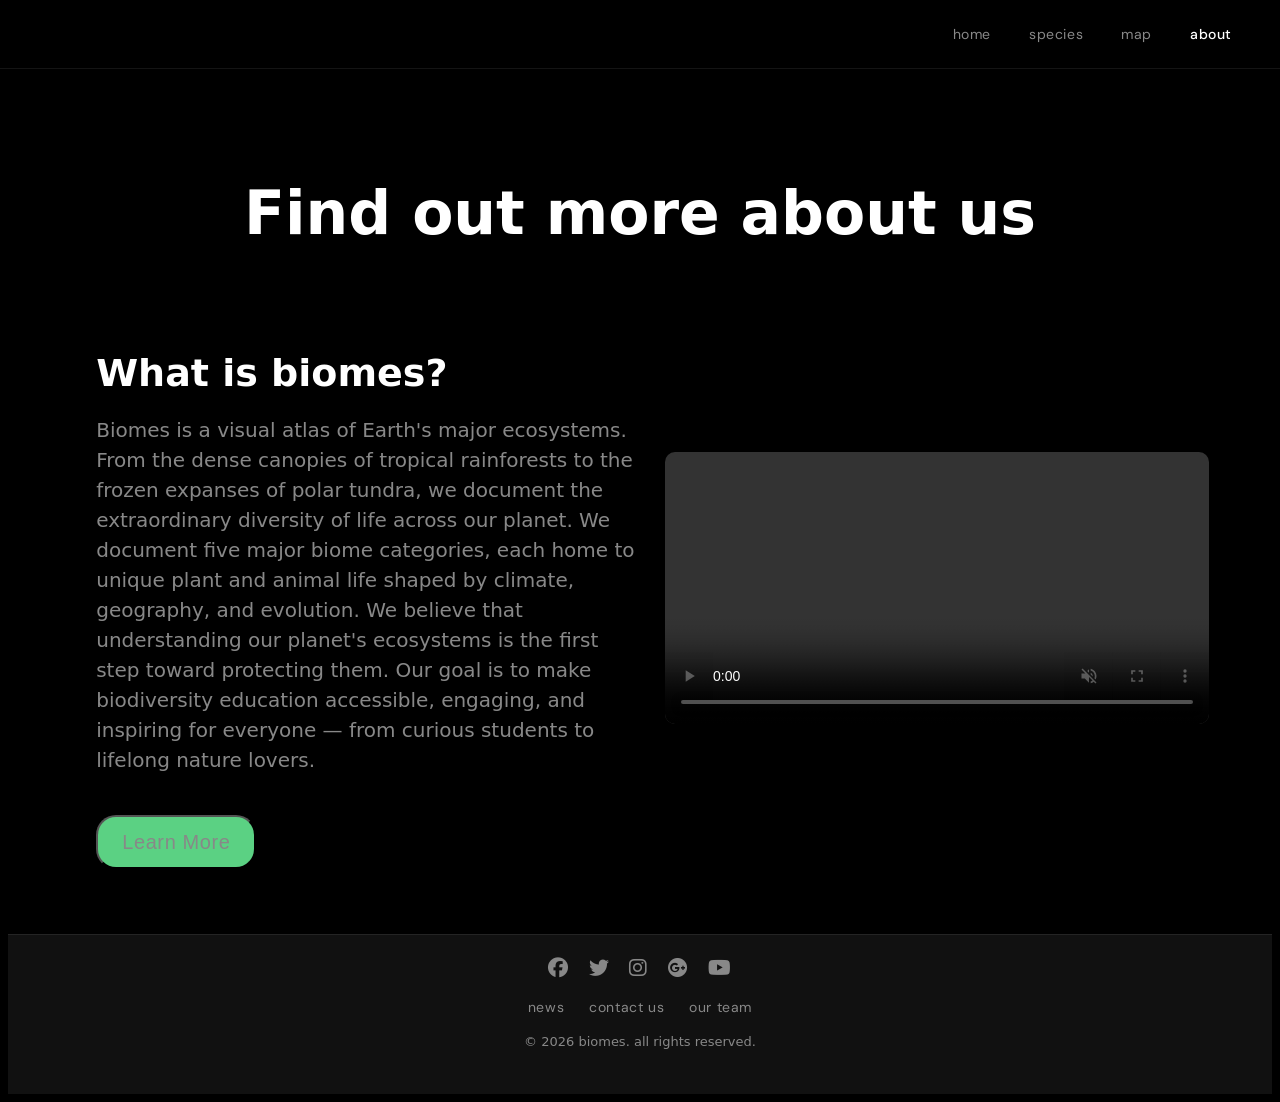
==== about.html @ 789356fe "Add files via upload" ====
<!DOCTYPE html>
<html lang="en">
<head>
  <meta charset="UTF-8">
  <meta name="viewport" content="width=device-width, initial-scale=1.0">
  <link rel="stylesheet" href="style/style.css">
  <link rel="stylesheet" href="https://cdnjs.cloudflare.com/ajax/libs/font-awesome/6.5.1/css/all.min.css" integrity="sha512-DTOQO9RWCH3ppGqcWaEA1BIZOC6xxalwEsw9c2QQeAIftl+Vegovlnee1c9QX4TctnWMn13TZye+giMm8e2LwA==" crossorigin="anonymous" referrerpolicy="no-referrer">
  <link rel="icon" href="images/logo.png" type="image/gif">
  <link href="https://fonts.googleapis.com/css2?family=DM+Sans:wght@300;400;500;600&family=DM+Serif+Display&display=swap" rel="stylesheet">
  <title>about</title>
</head>
<body>

<header>
  <nav>
    <a href="index.html">home</a>
    <a href="species.html">species</a>
    <a href="map.html">map</a>
    <a href="about.html" class="active">about</a>
  </nav>
</header>

<main>
  <section class="about-hero">
    <h2 class="page-title">Find out more about us</h2>
    <section class="about-container">
      <section class="about-content">
        <h3>What is biomes?</h3>
        <p>Biomes is a visual atlas of Earth's major ecosystems. From the dense canopies of tropical rainforests to the frozen expanses of polar tundra, we document the extraordinary diversity of life across our planet.
We document five major biome categories, each home to unique plant and animal life shaped by climate, geography, and evolution.
We believe that understanding our planet's ecosystems is the first step toward protecting them. Our goal is to make biodiversity education accessible, engaging, and inspiring for everyone — from curious students to lifelong nature lovers.
        </p>
        <button class="about-button"><a href="learnmore.html">Learn More</a></button>
      </section>
      <section class="about-video">
        <video controls autoplay muted loop src="videos/forest.mp4" height="450" style="border:0;" allowfullscreen=""></video>
      </section>
    </section>
  </section>
</main>

<footer class="footer">
  <section class="footerIcons">
    <a href="https://www.facebook.com/"><i class="fa-brands fa-facebook"></i></a>
    <a href="https://x.com/?lang=en-ie"><i class="fa-brands fa-twitter"></i></a>
    <a href="https://www.instagram.com/"><i class="fa-brands fa-instagram"></i></a>
    <a href="https://www.google.com/"><i class="fa-brands fa-google-plus"></i></a>
    <a href="https://www.youtube.com/"><i class="fa-brands fa-youtube"></i></a>
  </section>

  <ul class="footerMenu">
    <li><a href="newspaper.html">news</a></li>
    <li><a href="contact.html">contact us</a></li>
    <li><a href="team.html">our team</a></li>
  </ul>

  <section class="footerBottom">
    <p class="footer-copy">&copy; 2026 biomes. all rights reserved.</p>
  </section>
</footer>

</body>
</html>
---- style/style.css ----
html, body {
  background-color: #000000;
  color: #ffffff;
  font-family: 'DM Sans', sans-serif;
  min-height: 100vh;
  display: flex;
  flex-direction: column;
  scroll-padding-top: 300px;
}

main {
  flex: 1;
}

h3 {
  color: white;
  text-align: left;
  font-size:  20px;
  font-family: system-ui, -apple-system, BlinkMacSystemFont, 'Segoe UI', Roboto, Oxygen, Ubuntu, Cantarell, 'Open Sans', 'Helvetica Neue', sans-serif;
}

p {
  color: #888888;
  text-align: left;
  font-size:  20px;
  font-family: system-ui, -apple-system, BlinkMacSystemFont, 'Segoe UI', Roboto, Oxygen, Ubuntu, Cantarell, 'Open Sans', 'Helvetica Neue', sans-serif;
}  

/* navigation bar */
nav {
  position: fixed;
  top: 0;
  left: 0;
  right: 0;
  z-index: 100;
  display: flex;
  justify-content: flex-end;
  align-items: center;
  padding: 25px 48px;
  gap: 38px;
  background-color: #000000;
  border-bottom: 1px solid rgba(255,255,255,0.08);
}

nav a {
  color: #888888;
  text-decoration: none;
  font-size: 14px;
  font-weight: 400;
  letter-spacing: 0.6px;
  transition: color 0.2s;
}

nav a:hover {
  color: #ffffff;
}

nav a.active {
  color: #ffffff;
  font-weight: 500;
}

/* biomes hero text */
.hero {
  flex: 1;
  display: flex;
  align-items: flex-start;
  justify-content: flex-start;
  gap: 64px;
  padding: 160px 48px 80px;
  padding-top: 120px;
  max-width: 1100px;
  width: 100%;
}


.hero-title {
  font-family: 'DM Serif Display', serif;
  font-size: 260px;
  font-weight: 400;
  line-height: 0.7;
  letter-spacing: -0.3px;
  color: #ffffff;
  padding: 0;
  margin: 0;
}

.hero-right {
  display: flex;
  flex-direction: column;
  gap: 16px;
}

.hero-desc {
  font-size: 14px;
  text-align-last: left;
  line-height: 1.75;
  color: #888888;
  max-width: 600px;
}
/* button beside biomes hero text */
.btn {
  display: inline-block;
  padding: 14px 32px;
  border: 1px solid rgba(255,255,255,0.25);
  border-radius: 999px;
  background: transparent;
  color: #ffffff;
  font-size: 14px;
  text-decoration: none;
  width: fit-content;
  transition: background 0.2s, border-color 0.2s;
}

.btn:hover {
  background: rgba(255,255,255,0.08);
  border-color: rgba(255,255,255,0.5);
}

/* homepage cards */
.cards-row {
  display: flex;
  gap: 16px;
  padding: 0 48px 80px;
  overflow-x: auto;
  scrollbar-width: none;
}

.cards-row::-webkit-scrollbar {
  display: none;
}

.biome-card {
  display: flex;
  flex-direction: column;
  justify-content: flex-end;
  flex: 0 0 300px;
  height: 380px;
  border-radius: 18px;
  overflow: hidden;
  position: relative;
  text-decoration: none;
  transition: transform 0.3s;
}

.biome-card:hover {
  transform: translateY(-5px);
}

.biome-card img {
  position: absolute;
  inset: 0;
  width: 100%;
  height: 100%;
  object-fit: cover;
  transition: transform 0.4s;
}

.biome-card:hover img {
  transform: scale(1.05);
}

.card-overlay {
  position: absolute;
  inset: 0;
  background: linear-gradient(to top, rgba(0,0,0,0.9) 0%, transparent 55%);
}

.card-info {
  position: relative;
  z-index: 2;
  padding: 16px 18px;
  font-size: 16px;
  font-weight: 500;
  color: #ffffff;
}

.content {
  flex: 1;
  padding: 120px 48px 80px;
  background-color: #000000;
}

.page-title {
  color: white;
  padding-top: 0;
  text-align: center;
  font-size:  60px;
  font-family: system-ui, -apple-system, BlinkMacSystemFont, 'Segoe UI', Roboto, Oxygen, Ubuntu, Cantarell, 'Open Sans', 'Helvetica Neue', sans-serif;
}

.page-subtitle {
  color: #888888;
  font-size: 20px;
  margin-bottom: 40px;
  text-align: center;
}

/* card details / species section*/
.card-container{
  display: flex;
  justify-content: center;
  flex-wrap: wrap;
  margin-top: 100px;
}

.card {
  width: 325px;
  background-color:black;
  border-radius: 8px;
  overflow: hidden;
  box-shadow: 0px 2px 4px rgba(255,255,255,0.08);
  margin: 20px;
}

.card img {
  width: 100%;
  height: auto;
}

.card-content {
  padding: 16px;
}
.card-content h3{
  font-size: 28px;
  margin-bottom: 8px;
}
.card-content p{
  color: #666;
  font-size: 15px;
  line-height: 1.3;
}

/* map */
iframe {
  width: 100%;
  border-radius: 16px;
}


/* contact us section */
.contact-title {
  color: white;
  padding-top: 20px;
  text-align: center;
  font-size:  60px;
  font-family: system-ui, -apple-system, BlinkMacSystemFont, 'Segoe UI', Roboto, Oxygen, Ubuntu, Cantarell, 'Open Sans', 'Helvetica Neue', sans-serif;
}

input {
  background-color: white;
  width: 70%;
  margin-left: 12%;
  font-size: 20px;
  padding: 16px 16px;
  border-radius: 10px;;
  border-color: black;
  margin-bottom: 20px;
}

textarea {
  background-color: white;
  width: 70%;
  margin-left: 12%;
  font-size: 20px;
  padding: 16px 16px;
  border-radius: 10px;;
  border-color: black;
  margin-bottom: 25px;
  font-family: system-ui, -apple-system, BlinkMacSystemFont, 'Segoe UI', Roboto, Oxygen, Ubuntu, Cantarell, 'Open Sans', 'Helvetica Neue', sans-serif;
}

input:focus-within {
  outline: none;
  border-color: #5bd183;
  border-width: 3px;
}

textarea:focus-within {
  outline: none;
  border-color: #5bd183;
  border-width: 3px;
}

button {
  background-color: #5bd183;
  border-radius: 20px;
  border-color: black;
  font-size: 22px;
  padding: 10px 18px;
  text-align: center;
  display: flex;
  margin: auto;
}

button:hover {
    opacity: 80%;
    cursor: pointer;
}

a {
  color: #888888;
  text-decoration: none;
  font-size: 20px;
  font-weight: 400;
  letter-spacing: 0.6px;
  transition: color 0.2s;
}

a:hover {
  color: white;
}

.required {
  font-weight: bold;
  color: red;
}

/* footer section */
footer{
  background-color: #111;
  border-top: 1px solid rgba(255,255,255,0.08);
  padding: 20px 20px;
  text-align: center;
  color: #ccc;
}

.footerIcons {
  margin-bottom: 15px;
}

.footerIcons a {
  display: inline-block;
  margin: 0 8px;
  font-size: 16x;
}

.footerMenu{
  display: flex;
  justify-content: center;
  gap: 25px;
  list-style: none;
  padding: 0;
  margin: 0;
}

.footerMenu a{
  text-decoration: none;
  font-size: 14px;
}

.footer-copy{
  margin-top: 5px;
  font-size: 13px;
}

.footerBottom{
  padding: 12px;
  font-size: 13px;
  display: flex;
  justify-content: center;
}

/* newspaper */
.banner {
  width: 100%;
}

.title {
  text-align: center;
}

.container {
  column-width: 300px;
  column-gap: 30px;
  padding-bottom: 10px;
}

.paragraph {
  margin-top: 0px;
  font-size: 16px;
  font-family: system-ui, -apple-system, BlinkMacSystemFont, 'Segoe UI', Roboto, Oxygen, Ubuntu, Cantarell, 'Open Sans', 'Helvetica Neue', sans-serif;
}

.newspaper-image {
  width: 100%;
}

/* team page */
.team-section {
  margin-top: 75px;
}

.team-cards {
  width: 85%;
  display: flex;
  justify-content: space-between;
  margin: 20px auto;
}

.team-card{
  background-color: rgba(255,255,255,0.08);
  border-radius: 50px;
  box-shadow: 0px 2px 5px rgba(0,0,0,0.2);
  margin: 0px 20px;
  padding: 20px;
  text-align: center;
  transition: transform 0.6s ease;
  width:calc(33.33% - 20px);
}

.team-card:hover{
  transform: translateY(-12px);
}

.team-image img{
  border-radius: 50%;
  height: 130px;
  width: 130px;
  object-fit: cover;
  margin-bottom: 10px;
}

/* table (more about us page) */
table, th, td {
  border: 1px solid rgba(255,255,255,0.08);
  border-collapse: collapse;

}
th, td {
  padding: 15px;
}
th {
  text-align: left;
}

/* about us page */
.about-hero {
  padding-top: 120px;
}

.about-container{
  display: flex;
  justify-content: center;
  align-items: center;
  width: 90%;
  margin: 65px auto;
}

.about-content{
  flex: 1;
  width: 600px;
  margin: 0px 25px;
}

.about-content h3{
  font-size: 38px;
  margin-bottom: 20px;
}

.about-content p{
  font-size: 20px;
  line-height: 1.5;
  margin-bottom: 40px;
}
.about-button{
  display: inline-block;
  background-color: #5bd183;
  border-radius: 20px;
  border-color: black;
  color: black;
  font-size: 22px;
  padding: 12px 24px;
  text-align: center;
  margin: auto;
}

.about-button:hover {
    opacity: 80%;
    cursor: pointer;
}

.about-video{
  flex: 1;
  width: 600px;
  margin: auto;
}

video{
  width: 100%;
  height: auto;
  border-radius: 10px;
}


@media screen and (max-width:768px){
    .about-hero{
      margin: 0px;
    }
    .about-container{
      width: 100%;
      flex-direction: column;
      margin: 0;
      padding: 0px 40px;
    }
    
}
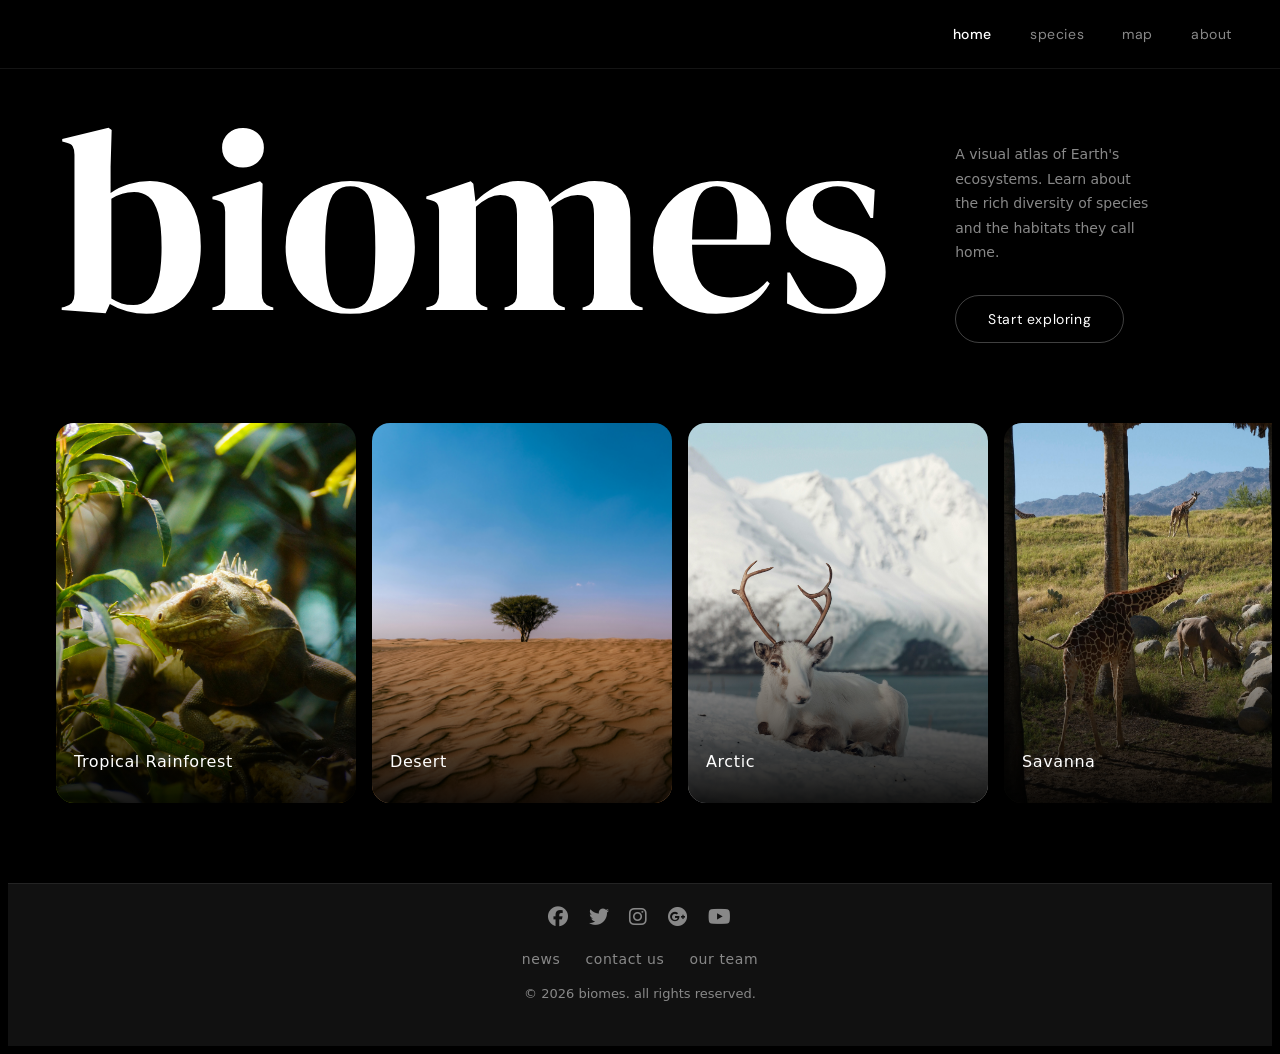
==== commit efb8a31b: "Update about page metadata and content structure" ====
--- a/about.html
+++ b/about.html
@@ -2,40 +2,68 @@
 <html lang="en">
 <head>
   <meta charset="UTF-8">
+  <meta name="description" content="Biomes website">
+  <meta name="keywords" content="Earth, Plants & Animals">
   <meta name="viewport" content="width=device-width, initial-scale=1.0">
+  <title>biomes</title>
   <link rel="stylesheet" href="style/style.css">
   <link rel="stylesheet" href="https://cdnjs.cloudflare.com/ajax/libs/font-awesome/6.5.1/css/all.min.css" integrity="sha512-DTOQO9RWCH3ppGqcWaEA1BIZOC6xxalwEsw9c2QQeAIftl+Vegovlnee1c9QX4TctnWMn13TZye+giMm8e2LwA==" crossorigin="anonymous" referrerpolicy="no-referrer">
   <link rel="icon" href="images/logo.png" type="image/gif">
   <link href="https://fonts.googleapis.com/css2?family=DM+Sans:wght@300;400;500;600&family=DM+Serif+Display&display=swap" rel="stylesheet">
-  <title>about</title>
 </head>
 <body>
 
 <header>
   <nav>
-    <a href="index.html">home</a>
+    <a href="index.html" class="active">home</a>
     <a href="species.html">species</a>
     <a href="map.html">map</a>
-    <a href="about.html" class="active">about</a>
+    <a href="about.html">about</a>
   </nav>
 </header>
 
 <main>
-  <section class="about-hero">
-    <h2 class="page-title">Find out more about us</h2>
-    <section class="about-container">
-      <section class="about-content">
-        <h3>What is biomes?</h3>
-        <p>Biomes is a visual atlas of Earth's major ecosystems. From the dense canopies of tropical rainforests to the frozen expanses of polar tundra, we document the extraordinary diversity of life across our planet.
-We document five major biome categories, each home to unique plant and animal life shaped by climate, geography, and evolution.
-We believe that understanding our planet's ecosystems is the first step toward protecting them. Our goal is to make biodiversity education accessible, engaging, and inspiring for everyone — from curious students to lifelong nature lovers.
-        </p>
-        <button class="about-button"><a href="learnmore.html">Learn More</a></button>
-      </section>
-      <section class="about-video">
-        <video controls autoplay muted loop src="videos/forest.mp4" height="450" style="border:0;" allowfullscreen=""></video>
-      </section>
+  <section class="hero">
+    <h1 class="hero-title">biomes</h1>
+    <section class="hero-right">
+      <p class="hero-desc">
+        A visual atlas of Earth's ecosystems. Learn about the rich diversity
+        of species and the habitats they call home.
+      </p>
+      <a class="btn" href="newspaper.html">Start exploring</a>
     </section>
+  </section>
+
+  <section class="cards-row">
+    <a class="biome-card" href="tropicalrainforest.html">
+      <img src="images/tropicalrainforest.jpg" alt="Tropical Rainforest">
+      <span class="card-overlay"></span>
+      <p class="card-info">Tropical Rainforest</p>
+    </a>
+
+    <a class="biome-card" href="desert.html">
+      <img src="images/desertpic.jpg" alt="Desert">
+      <span class="card-overlay"></span>
+      <p class="card-info">Desert</p>
+    </a>
+
+    <a class="biome-card" href="arctic.html">
+      <img src="images/arcticpic.jpg" alt="Arctic">
+      <span class="card-overlay"></span>
+      <p class="card-info">Arctic</p>
+    </a>
+
+    <a class="biome-card" href="savanna.html">
+      <img src="images/savannapic.jpg" alt="Savanna">
+      <span class="card-overlay"></span>
+      <p class="card-info">Savanna</p>
+    </a>
+
+    <a class="biome-card" href="ocean.html">
+      <img src="images/oceanpic.jpg" alt="Ocean">
+      <span class="card-overlay"></span>
+      <p class="card-info">Ocean</p>
+    </a>
   </section>
 </main>
 
--- a/style/style.css
+++ b/style/style.css
@@ -464,15 +464,14 @@
   margin-bottom: 40px;
 }
 .about-button{
-  display: inline-block;
   background-color: #5bd183;
   border-radius: 20px;
   border-color: black;
-  color: black;
   font-size: 22px;
-  padding: 12px 24px;
-  text-align: center;
-  margin: auto;
+  padding: 10px 18px;
+  text-align: center;
+  display: inline-flex;
+  margin: 0;
 }
 
 .about-button:hover {
@@ -486,23 +485,15 @@
   margin: auto;
 }
 
-video{
-  width: 100%;
-  height: auto;
-  border-radius: 10px;
-}
-
-
-@media screen and (max-width:768px){
-    .about-hero{
-      margin: 0px;
-    }
-    .about-container{
-      width: 100%;
-      flex-direction: column;
-      margin: 0;
-      padding: 0px 40px;
-    }
-    
-}
-
+.about-button a {
+  color: black;
+  font-size: 22px;
+  letter-spacing: normal;
+}
+
+ul, ol {
+  color: white;
+  text-align: left;
+  font-size:  20px;
+  font-family: system-ui, -apple-system, BlinkMacSystemFont, 'Segoe UI', Roboto, Oxygen, Ubuntu, Cantarell, 'Open Sans', 'Helvetica Neue', sans-serif;
+}
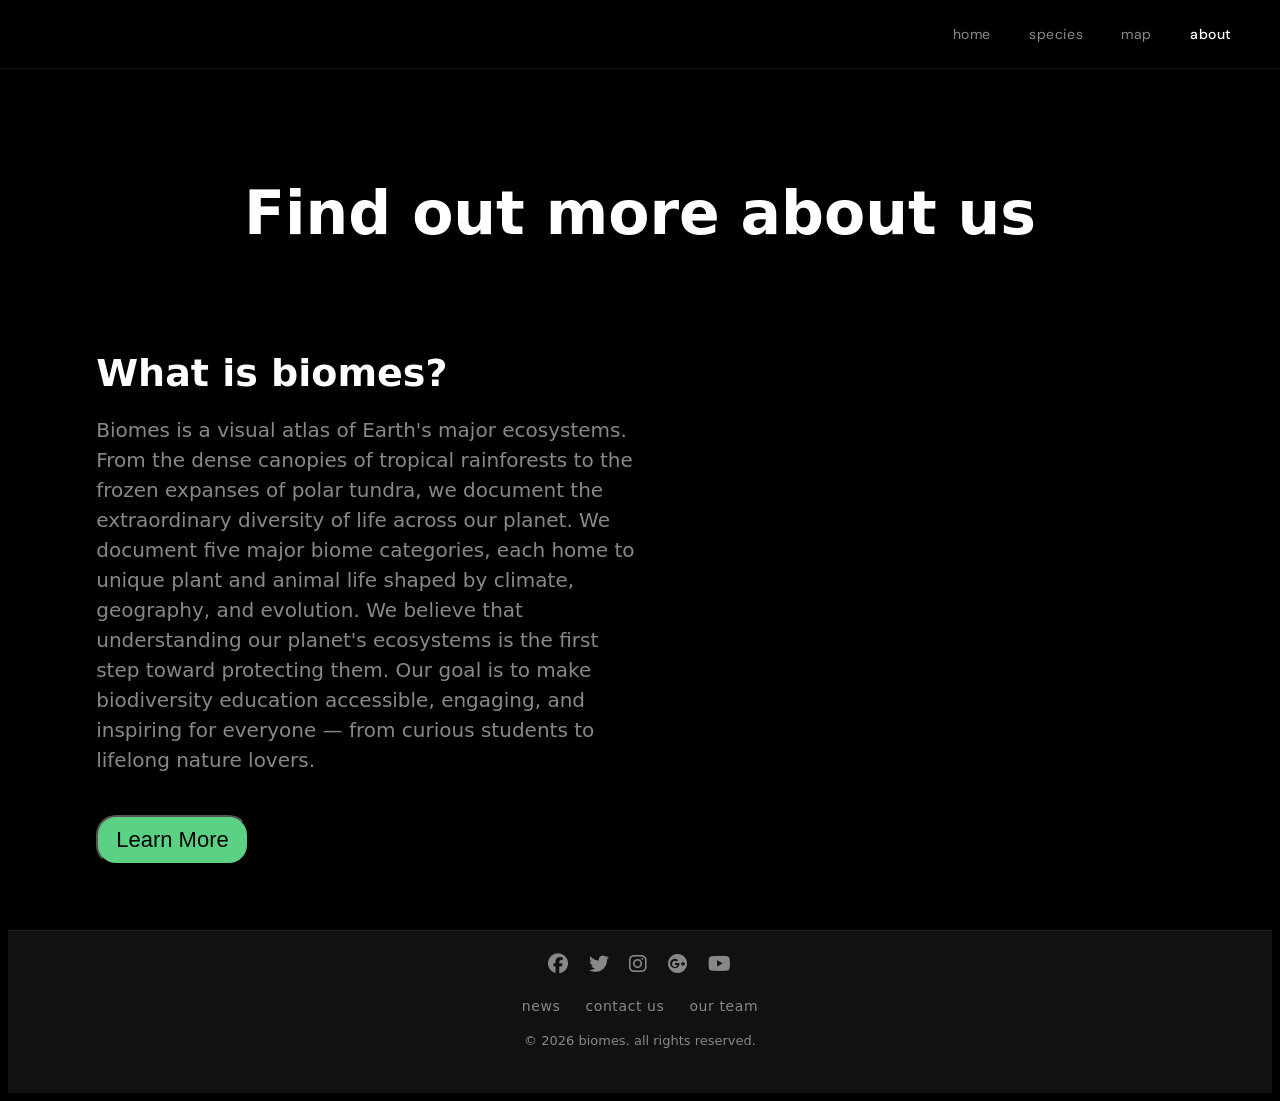
==== commit 33c84fdb: "about.html with new content and layout Updated the about page with new content and structure." ====
--- a/about.html
+++ b/about.html
@@ -2,68 +2,40 @@
 <html lang="en">
 <head>
   <meta charset="UTF-8">
-  <meta name="description" content="Biomes website">
-  <meta name="keywords" content="Earth, Plants & Animals">
   <meta name="viewport" content="width=device-width, initial-scale=1.0">
-  <title>biomes</title>
   <link rel="stylesheet" href="style/style.css">
   <link rel="stylesheet" href="https://cdnjs.cloudflare.com/ajax/libs/font-awesome/6.5.1/css/all.min.css" integrity="sha512-DTOQO9RWCH3ppGqcWaEA1BIZOC6xxalwEsw9c2QQeAIftl+Vegovlnee1c9QX4TctnWMn13TZye+giMm8e2LwA==" crossorigin="anonymous" referrerpolicy="no-referrer">
   <link rel="icon" href="images/logo.png" type="image/gif">
   <link href="https://fonts.googleapis.com/css2?family=DM+Sans:wght@300;400;500;600&family=DM+Serif+Display&display=swap" rel="stylesheet">
+  <title>about</title>
 </head>
 <body>
 
 <header>
   <nav>
-    <a href="index.html" class="active">home</a>
+    <a href="index.html">home</a>
     <a href="species.html">species</a>
     <a href="map.html">map</a>
-    <a href="about.html">about</a>
+    <a href="about.html" class="active">about</a>
   </nav>
 </header>
 
 <main>
-  <section class="hero">
-    <h1 class="hero-title">biomes</h1>
-    <section class="hero-right">
-      <p class="hero-desc">
-        A visual atlas of Earth's ecosystems. Learn about the rich diversity
-        of species and the habitats they call home.
-      </p>
-      <a class="btn" href="newspaper.html">Start exploring</a>
+  <section class="about-hero">
+    <h2 class="page-title">Find out more about us</h2>
+    <section class="about-container">
+      <section class="about-content">
+        <h3>What is biomes?</h3>
+        <p>Biomes is a visual atlas of Earth's major ecosystems. From the dense canopies of tropical rainforests to the frozen expanses of polar tundra, we document the extraordinary diversity of life across our planet.
+We document five major biome categories, each home to unique plant and animal life shaped by climate, geography, and evolution.
+We believe that understanding our planet's ecosystems is the first step toward protecting them. Our goal is to make biodiversity education accessible, engaging, and inspiring for everyone — from curious students to lifelong nature lovers.
+        </p>
+        <button class="about-button"><a href="learnmore.html">Learn More</a></button>
+      </section>
+      <section class="about-video">
+        <iframe width="560" height="315" src="https://www.youtube.com/embed/Im_CndTJ5Jc?si=a_LTKWchzepNbkXV" title="YouTube video player" frameborder="0" allow="accelerometer; autoplay; clipboard-write; encrypted-media; gyroscope; picture-in-picture; web-share" referrerpolicy="strict-origin-when-cross-origin" allowfullscreen></iframe>
+      </section>
     </section>
-  </section>
-
-  <section class="cards-row">
-    <a class="biome-card" href="tropicalrainforest.html">
-      <img src="images/tropicalrainforest.jpg" alt="Tropical Rainforest">
-      <span class="card-overlay"></span>
-      <p class="card-info">Tropical Rainforest</p>
-    </a>
-
-    <a class="biome-card" href="desert.html">
-      <img src="images/desertpic.jpg" alt="Desert">
-      <span class="card-overlay"></span>
-      <p class="card-info">Desert</p>
-    </a>
-
-    <a class="biome-card" href="arctic.html">
-      <img src="images/arcticpic.jpg" alt="Arctic">
-      <span class="card-overlay"></span>
-      <p class="card-info">Arctic</p>
-    </a>
-
-    <a class="biome-card" href="savanna.html">
-      <img src="images/savannapic.jpg" alt="Savanna">
-      <span class="card-overlay"></span>
-      <p class="card-info">Savanna</p>
-    </a>
-
-    <a class="biome-card" href="ocean.html">
-      <img src="images/oceanpic.jpg" alt="Ocean">
-      <span class="card-overlay"></span>
-      <p class="card-info">Ocean</p>
-    </a>
   </section>
 </main>
 
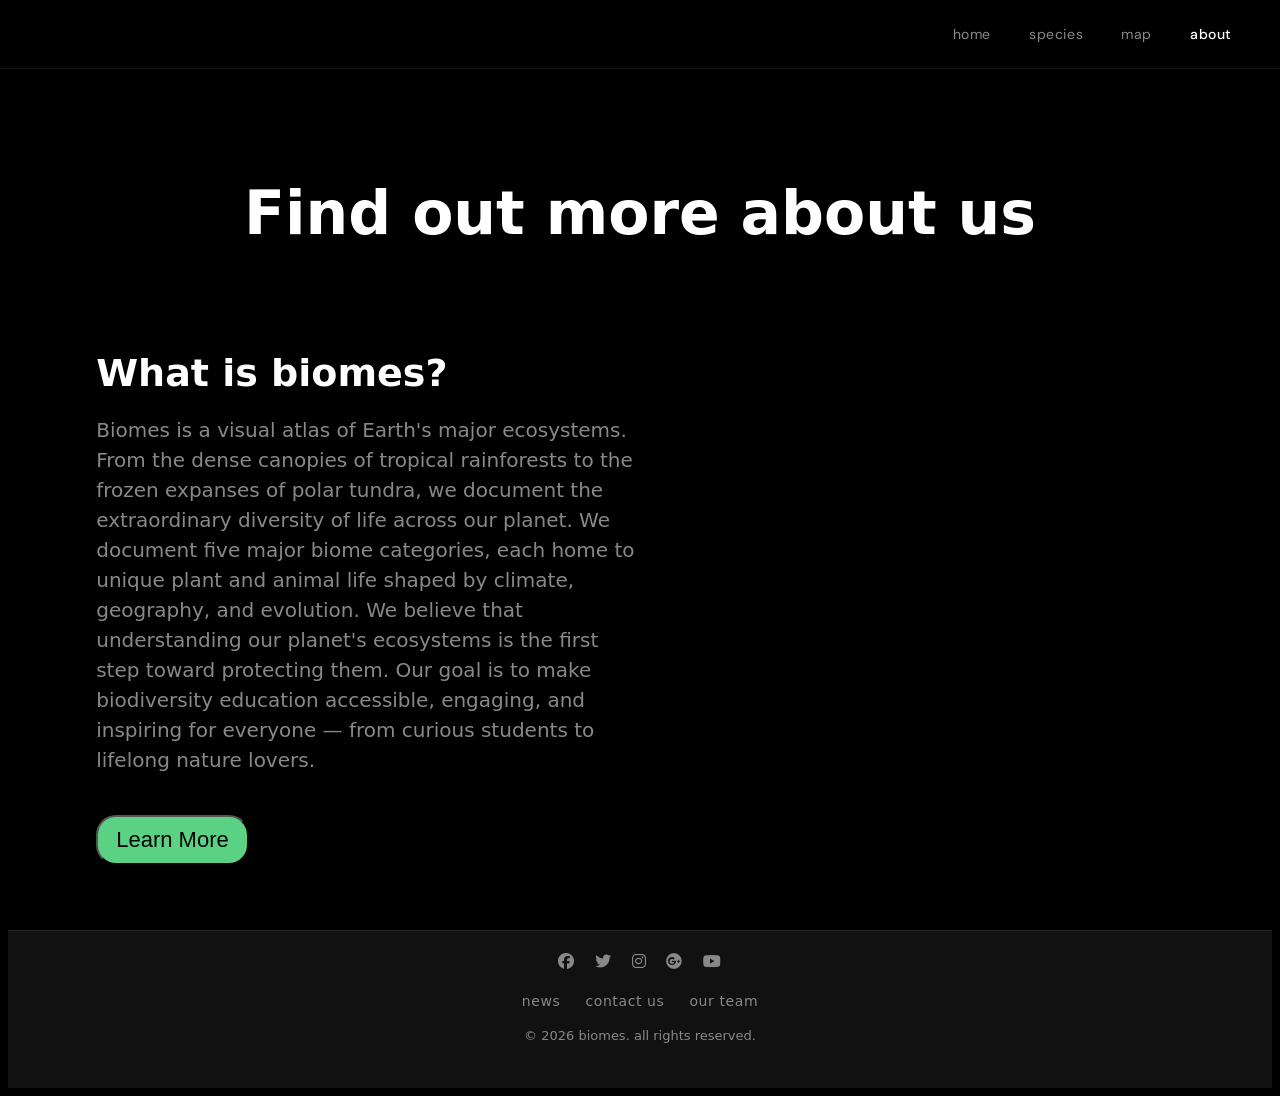
==== commit 153674c7: "Updated keywords meta tag in about.html" ====
--- a/about.html
+++ b/about.html
@@ -3,6 +3,7 @@
 <head>
   <meta charset="UTF-8">
   <meta name="viewport" content="width=device-width, initial-scale=1.0">
+  <meta name="keywords" content="Biomes, plant & animal">
   <link rel="stylesheet" href="style/style.css">
   <link rel="stylesheet" href="https://cdnjs.cloudflare.com/ajax/libs/font-awesome/6.5.1/css/all.min.css" integrity="sha512-DTOQO9RWCH3ppGqcWaEA1BIZOC6xxalwEsw9c2QQeAIftl+Vegovlnee1c9QX4TctnWMn13TZye+giMm8e2LwA==" crossorigin="anonymous" referrerpolicy="no-referrer">
   <link rel="icon" href="images/logo.png" type="image/gif">
--- a/style/style.css
+++ b/style/style.css
@@ -17,6 +17,10 @@
   text-align: left;
   font-size:  20px;
   font-family: system-ui, -apple-system, BlinkMacSystemFont, 'Segoe UI', Roboto, Oxygen, Ubuntu, Cantarell, 'Open Sans', 'Helvetica Neue', sans-serif;
+}
+
+#bottom {
+  text-decoration: none;
 }
 
 p {
@@ -126,10 +130,6 @@
   scrollbar-width: none;
 }
 
-.cards-row::-webkit-scrollbar {
-  display: none;
-}
-
 .biome-card {
   display: flex;
   flex-direction: column;
@@ -332,7 +332,7 @@
 .footerIcons a {
   display: inline-block;
   margin: 0 8px;
-  font-size: 16x;
+  font-size: 16px;
 }
 
 .footerMenu{
@@ -370,10 +370,15 @@
   text-align: center;
 }
 
-.container {
-  column-width: 300px;
+.newspaper-columns {
+  columns: 3;
   column-gap: 30px;
+  column-rule: 1px solid rgba(255,255,255,0.08);
   padding-bottom: 10px;
+}
+
+.newspaper-columns p{
+  break-inside: avoid;
 }
 
 .paragraph {
